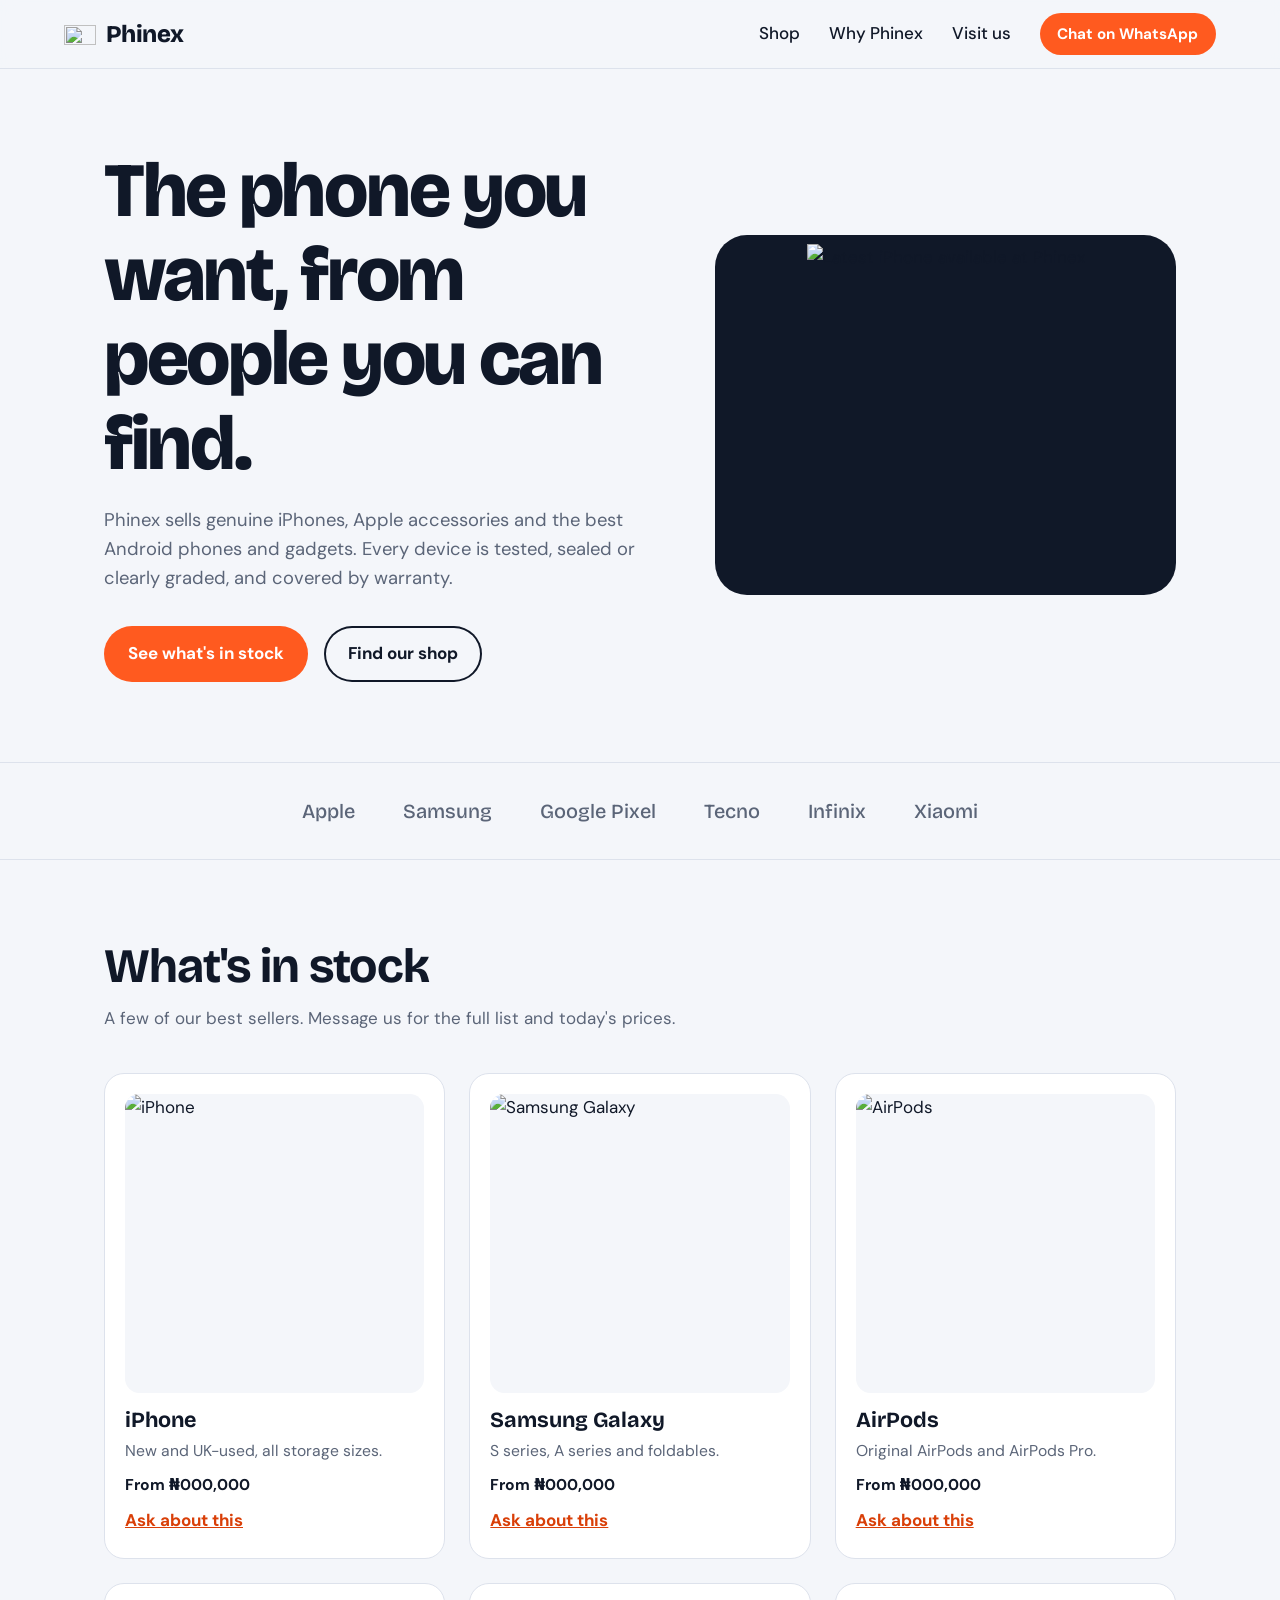
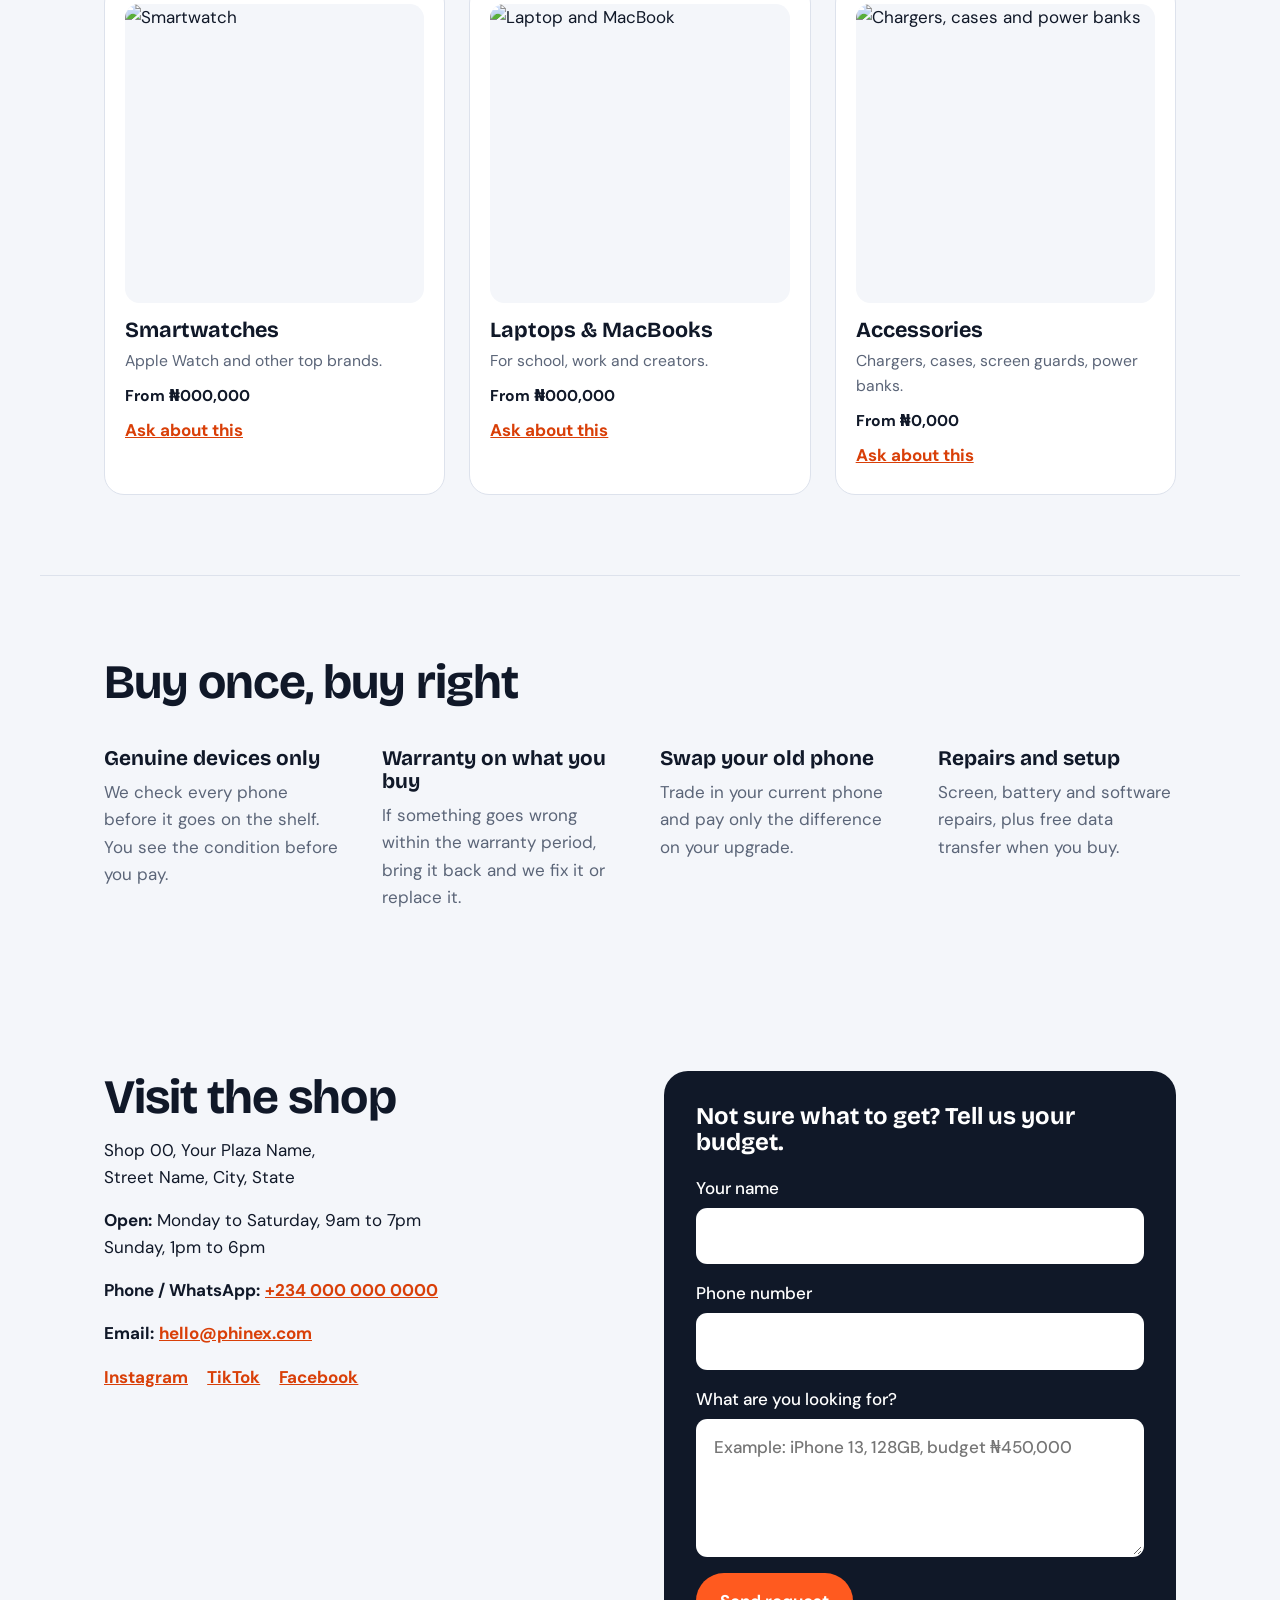
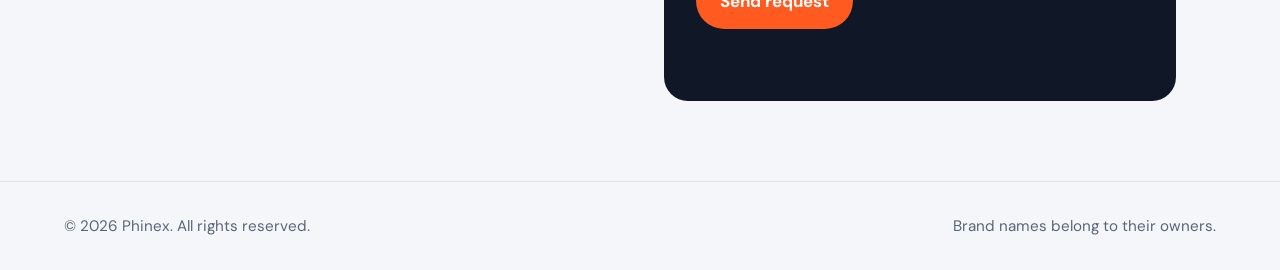
==== index.html @ 50a9ad22 "Add files via upload" ====
<!DOCTYPE html>
<html lang="en">
<head>
<meta charset="UTF-8">
<meta name="viewport" content="width=device-width, initial-scale=1">
<title>Phinex | iPhones, Phones & Gadgets</title>
<meta name="description" content="Phinex sells genuine iPhones, Apple accessories, phones and gadgets, with warranty and honest prices.">
<link rel="icon" href="assets/logo.png">
<link rel="preconnect" href="https://fonts.googleapis.com">
<link rel="preconnect" href="https://fonts.gstatic.com" crossorigin>
<link href="https://fonts.googleapis.com/css2?family=Bricolage+Grotesque:opsz,wght@12..96,500;12..96,800&family=DM+Sans:wght@400;500;700&display=swap" rel="stylesheet">
<link rel="stylesheet" href="style.css">
</head>
<body>

<!-- ========== HEADER ========== -->
<header class="site-header">
  <a class="brand" href="#top"><img src="assets/logo.png" alt="" width="32" height="32"> Phinex</a>
  <input type="checkbox" id="menu-toggle" class="menu-toggle">
  <label for="menu-toggle" class="menu-button" aria-label="Open menu"><span></span></label>
  <nav class="nav">
    <a href="#shop">Shop</a>
    <a href="#why">Why Phinex</a>
    <a href="#visit">Visit us</a>
    <a class="btn btn-small" href="https://wa.me/2340000000000" target="_blank" rel="noopener">Chat on WhatsApp</a>
  </nav>
</header>

<main id="top">

<!-- ========== HERO ========== -->
<section class="hero">
  <div class="hero-text">
    <h1>The phone you want, from people you can find.</h1>
    <p>Phinex sells genuine iPhones, Apple accessories and the best Android phones and gadgets. Every device is tested, sealed or clearly graded, and covered by warranty.</p>
    <div class="hero-actions">
      <a class="btn" href="#shop">See what's in stock</a>
      <a class="btn btn-ghost" href="#visit">Find our shop</a>
    </div>
  </div>
  <div class="hero-visual">
    <img src="assets/hero-phone.png" alt="Latest iPhone available at Phinex" width="520" height="640">
  </div>
</section>

<!-- ========== BRANDS ========== -->
<section class="brands" aria-label="Brands we sell">
  <p>Apple</p><p>Samsung</p><p>Google Pixel</p><p>Tecno</p><p>Infinix</p><p>Xiaomi</p>
</section>

<!-- ========== SHOP (edit names, prices, images here) ========== -->
<section class="section" id="shop">
  <h2>What's in stock</h2>
  <p class="section-intro">A few of our best sellers. Message us for the full list and today's prices.</p>
  <div class="products">

    <article class="product">
      <img src="assets/product-iphone.png" alt="iPhone" loading="lazy">
      <h3>iPhone</h3>
      <p>New and UK-used, all storage sizes.</p>
      <p class="price">From ₦000,000</p>
      <a href="https://wa.me/2340000000000?text=Hi%20Phinex%2C%20I%20want%20an%20iPhone" target="_blank" rel="noopener">Ask about this</a>
    </article>

    <article class="product">
      <img src="assets/product-samsung.png" alt="Samsung Galaxy" loading="lazy">
      <h3>Samsung Galaxy</h3>
      <p>S series, A series and foldables.</p>
      <p class="price">From ₦000,000</p>
      <a href="https://wa.me/2340000000000?text=Hi%20Phinex%2C%20I%20want%20a%20Samsung" target="_blank" rel="noopener">Ask about this</a>
    </article>

    <article class="product">
      <img src="assets/product-airpods.png" alt="AirPods" loading="lazy">
      <h3>AirPods</h3>
      <p>Original AirPods and AirPods Pro.</p>
      <p class="price">From ₦000,000</p>
      <a href="https://wa.me/2340000000000?text=Hi%20Phinex%2C%20I%20want%20AirPods" target="_blank" rel="noopener">Ask about this</a>
    </article>

    <article class="product">
      <img src="assets/product-watch.png" alt="Smartwatch" loading="lazy">
      <h3>Smartwatches</h3>
      <p>Apple Watch and other top brands.</p>
      <p class="price">From ₦000,000</p>
      <a href="https://wa.me/2340000000000?text=Hi%20Phinex%2C%20I%20want%20a%20smartwatch" target="_blank" rel="noopener">Ask about this</a>
    </article>

    <article class="product">
      <img src="assets/product-laptop.png" alt="Laptop and MacBook" loading="lazy">
      <h3>Laptops & MacBooks</h3>
      <p>For school, work and creators.</p>
      <p class="price">From ₦000,000</p>
      <a href="https://wa.me/2340000000000?text=Hi%20Phinex%2C%20I%20want%20a%20laptop" target="_blank" rel="noopener">Ask about this</a>
    </article>

    <article class="product">
      <img src="assets/product-accessories.png" alt="Chargers, cases and power banks" loading="lazy">
      <h3>Accessories</h3>
      <p>Chargers, cases, screen guards, power banks.</p>
      <p class="price">From ₦0,000</p>
      <a href="https://wa.me/2340000000000?text=Hi%20Phinex%2C%20I%20need%20accessories" target="_blank" rel="noopener">Ask about this</a>
    </article>

  </div>
</section>

<!-- ========== WHY PHINEX ========== -->
<section class="section why" id="why">
  <h2>Buy once, buy right</h2>
  <div class="why-list">
    <div>
      <h3>Genuine devices only</h3>
      <p>We check every phone before it goes on the shelf. You see the condition before you pay.</p>
    </div>
    <div>
      <h3>Warranty on what you buy</h3>
      <p>If something goes wrong within the warranty period, bring it back and we fix it or replace it.</p>
    </div>
    <div>
      <h3>Swap your old phone</h3>
      <p>Trade in your current phone and pay only the difference on your upgrade.</p>
    </div>
    <div>
      <h3>Repairs and setup</h3>
      <p>Screen, battery and software repairs, plus free data transfer when you buy.</p>
    </div>
  </div>
</section>

<!-- ========== VISIT / CONTACT ========== -->
<section class="section visit" id="visit">
  <div class="visit-info">
    <h2>Visit the shop</h2>
    <p>Shop 00, Your Plaza Name,<br>Street Name, City, State</p>
    <p><strong>Open:</strong> Monday to Saturday, 9am to 7pm<br>Sunday, 1pm to 6pm</p>
    <p><strong>Phone / WhatsApp:</strong> <a href="tel:+2340000000000">+234 000 000 0000</a></p>
    <p><strong>Email:</strong> <a href="mailto:hello@phinex.com">hello@phinex.com</a></p>
    <p class="socials"><a href="#">Instagram</a> <a href="#">TikTok</a> <a href="#">Facebook</a></p>
  </div>

  <form id="contact-form" class="contact-form" novalidate>
    <h3>Not sure what to get? Tell us your budget.</h3>
    <label>Your name
      <input type="text" name="name" required autocomplete="name">
    </label>
    <label>Phone number
      <input type="tel" name="phone" required autocomplete="tel">
    </label>
    <label>What are you looking for?
      <textarea name="message" rows="4" required placeholder="Example: iPhone 13, 128GB, budget ₦450,000"></textarea>
    </label>
    <button class="btn" type="submit">Send request</button>
    <p class="form-status" id="form-status" role="status"></p>
  </form>
</section>

</main>

<!-- ========== FOOTER ========== -->
<footer class="site-footer">
  <p>© 2026 Phinex. All rights reserved.</p>
  <p>Brand names belong to their owners.</p>
</footer>

<script src="script.js"></script>
</body>
</html>
---- style.css ----
/* ===== Phinex ===== */
:root{
  --ink:#101828;
  --paper:#F4F6FA;
  --white:#fff;
  --ember:#FF5A1F;
  --ember-dark:#D93F08;
  --steel:#5B6578;
  --line:#DDE2EC;
  --display:'Bricolage Grotesque',system-ui,sans-serif;
  --body:'DM Sans',system-ui,sans-serif;
}
*{box-sizing:border-box;margin:0;padding:0}
html{scroll-behavior:smooth;scroll-padding-top:72px}
body{font-family:var(--body);color:var(--ink);background:var(--paper);line-height:1.6;font-size:1.0625rem}
img{max-width:100%;height:auto;display:block}
a{color:inherit}
:focus-visible{outline:3px solid var(--ember);outline-offset:3px}
h1,h2,h3{font-family:var(--display);line-height:1.1}

/* Buttons */
.btn{display:inline-block;background:var(--ember);color:var(--white);text-decoration:none;font-weight:700;padding:.9rem 1.5rem;border-radius:999px;border:0;cursor:pointer;font:inherit;font-weight:700;transition:background .2s}
.btn:hover{background:var(--ember-dark)}
.btn-small{padding:.55rem 1.1rem;font-size:.95rem}
.btn-ghost{background:transparent;color:var(--ink);box-shadow:inset 0 0 0 2px var(--ink)}
.btn-ghost:hover{background:var(--ink);color:var(--white)}

/* Header */
.site-header{position:sticky;top:0;z-index:20;display:flex;align-items:center;justify-content:space-between;padding:.8rem 5vw;background:rgba(244,246,250,.92);backdrop-filter:blur(8px);border-bottom:1px solid var(--line)}
.brand{display:flex;align-items:center;gap:.6rem;font-family:var(--display);font-weight:800;font-size:1.5rem;text-decoration:none;letter-spacing:-.02em}
.nav{display:flex;align-items:center;gap:1.8rem}
.nav a:not(.btn){text-decoration:none;font-weight:500}
.nav a:not(.btn):hover{color:var(--ember)}
.menu-toggle{position:absolute;opacity:0;pointer-events:none}
.menu-button{display:none;cursor:pointer;padding:.6rem}
.menu-button span,.menu-button span::before{display:block;width:24px;height:2px;background:var(--ink);position:relative;content:""}
.menu-button span::before{position:absolute;top:8px}

/* Hero */
.hero{display:grid;grid-template-columns:1.1fr .9fr;gap:3rem;align-items:center;padding:5rem 5vw 3rem;max-width:1200px;margin:0 auto}
.hero h1{font-size:clamp(2.6rem,6vw,4.8rem);font-weight:800;letter-spacing:-.03em;margin-bottom:1.2rem}
.hero-text p{max-width:34rem;color:var(--steel);font-size:1.15rem;margin-bottom:2rem}
.hero-actions{display:flex;flex-wrap:wrap;gap:1rem}
.hero-visual{background:var(--ink);border-radius:2rem;min-height:360px;display:flex;align-items:center;justify-content:center;overflow:hidden}
.hero-visual img{max-height:560px;width:auto;object-fit:contain}

/* Brands */
.brands{display:flex;flex-wrap:wrap;justify-content:center;gap:1rem 3rem;padding:2rem 5vw;border-block:1px solid var(--line);margin-top:2rem;font-family:var(--display);font-weight:500;font-size:1.25rem;color:var(--steel)}

/* Sections */
.section{max-width:1200px;margin:0 auto;padding:5rem 5vw}
.section h2{font-size:clamp(2rem,4vw,3rem);letter-spacing:-.02em;margin-bottom:.8rem}
.section-intro{color:var(--steel);max-width:36rem;margin-bottom:2.5rem}

/* Products */
.products{display:grid;grid-template-columns:repeat(auto-fill,minmax(260px,1fr));gap:1.5rem}
.product{background:var(--white);border-radius:1.25rem;padding:1.25rem 1.25rem 1.5rem;border:1px solid var(--line)}
.product img{aspect-ratio:1/1;object-fit:contain;background:var(--paper);border-radius:.9rem;margin-bottom:1rem;width:100%}
.product h3{font-size:1.35rem;margin-bottom:.3rem}
.product p{color:var(--steel);font-size:.98rem}
.product .price{color:var(--ink);font-weight:700;margin:.6rem 0}
.product a{color:var(--ember-dark);font-weight:700}

/* Why */
.why{border-top:1px solid var(--line)}
.why-list{display:grid;grid-template-columns:repeat(auto-fit,minmax(230px,1fr));gap:2.5rem;margin-top:2.5rem}
.why-list h3{font-size:1.3rem;margin-bottom:.5rem}
.why-list p{color:var(--steel)}

/* Visit */
.visit{display:grid;grid-template-columns:1fr 1fr;gap:3rem;align-items:start}
.visit-info p{margin-bottom:1rem}
.visit-info a{color:var(--ember-dark);font-weight:700}
.socials{display:flex;gap:1.2rem}
.contact-form{background:var(--ink);color:var(--white);padding:2rem;border-radius:1.5rem}
.contact-form h3{font-size:1.5rem;margin-bottom:1.2rem}
.contact-form label{display:block;margin-bottom:1rem;font-weight:500}
.contact-form input,.contact-form textarea{display:block;width:100%;margin-top:.35rem;padding:.8rem 1rem;border-radius:.7rem;border:2px solid transparent;font:inherit;background:var(--white);color:var(--ink)}
.contact-form input:focus,.contact-form textarea:focus{outline:none;border-color:var(--ember)}
.form-status{margin-top:1rem;min-height:1.5rem}
.form-status.error{color:#FFB4A0}

/* Footer */
.site-footer{display:flex;flex-wrap:wrap;justify-content:space-between;gap:.5rem;padding:2rem 5vw;border-top:1px solid var(--line);color:var(--steel);font-size:.95rem}

/* Mobile */
@media (max-width:820px){
  .menu-button{display:block}
  .nav{position:absolute;top:100%;left:0;right:0;flex-direction:column;align-items:flex-start;gap:1rem;padding:1.5rem 5vw;background:var(--paper);border-bottom:1px solid var(--line);display:none}
  .menu-toggle:checked ~ .nav{display:flex}
  .hero,.visit{grid-template-columns:1fr}
  .hero{padding-top:3rem}
  .section{padding:3.5rem 5vw}
}
@media (prefers-reduced-motion:reduce){html{scroll-behavior:auto}*{transition:none!important}}
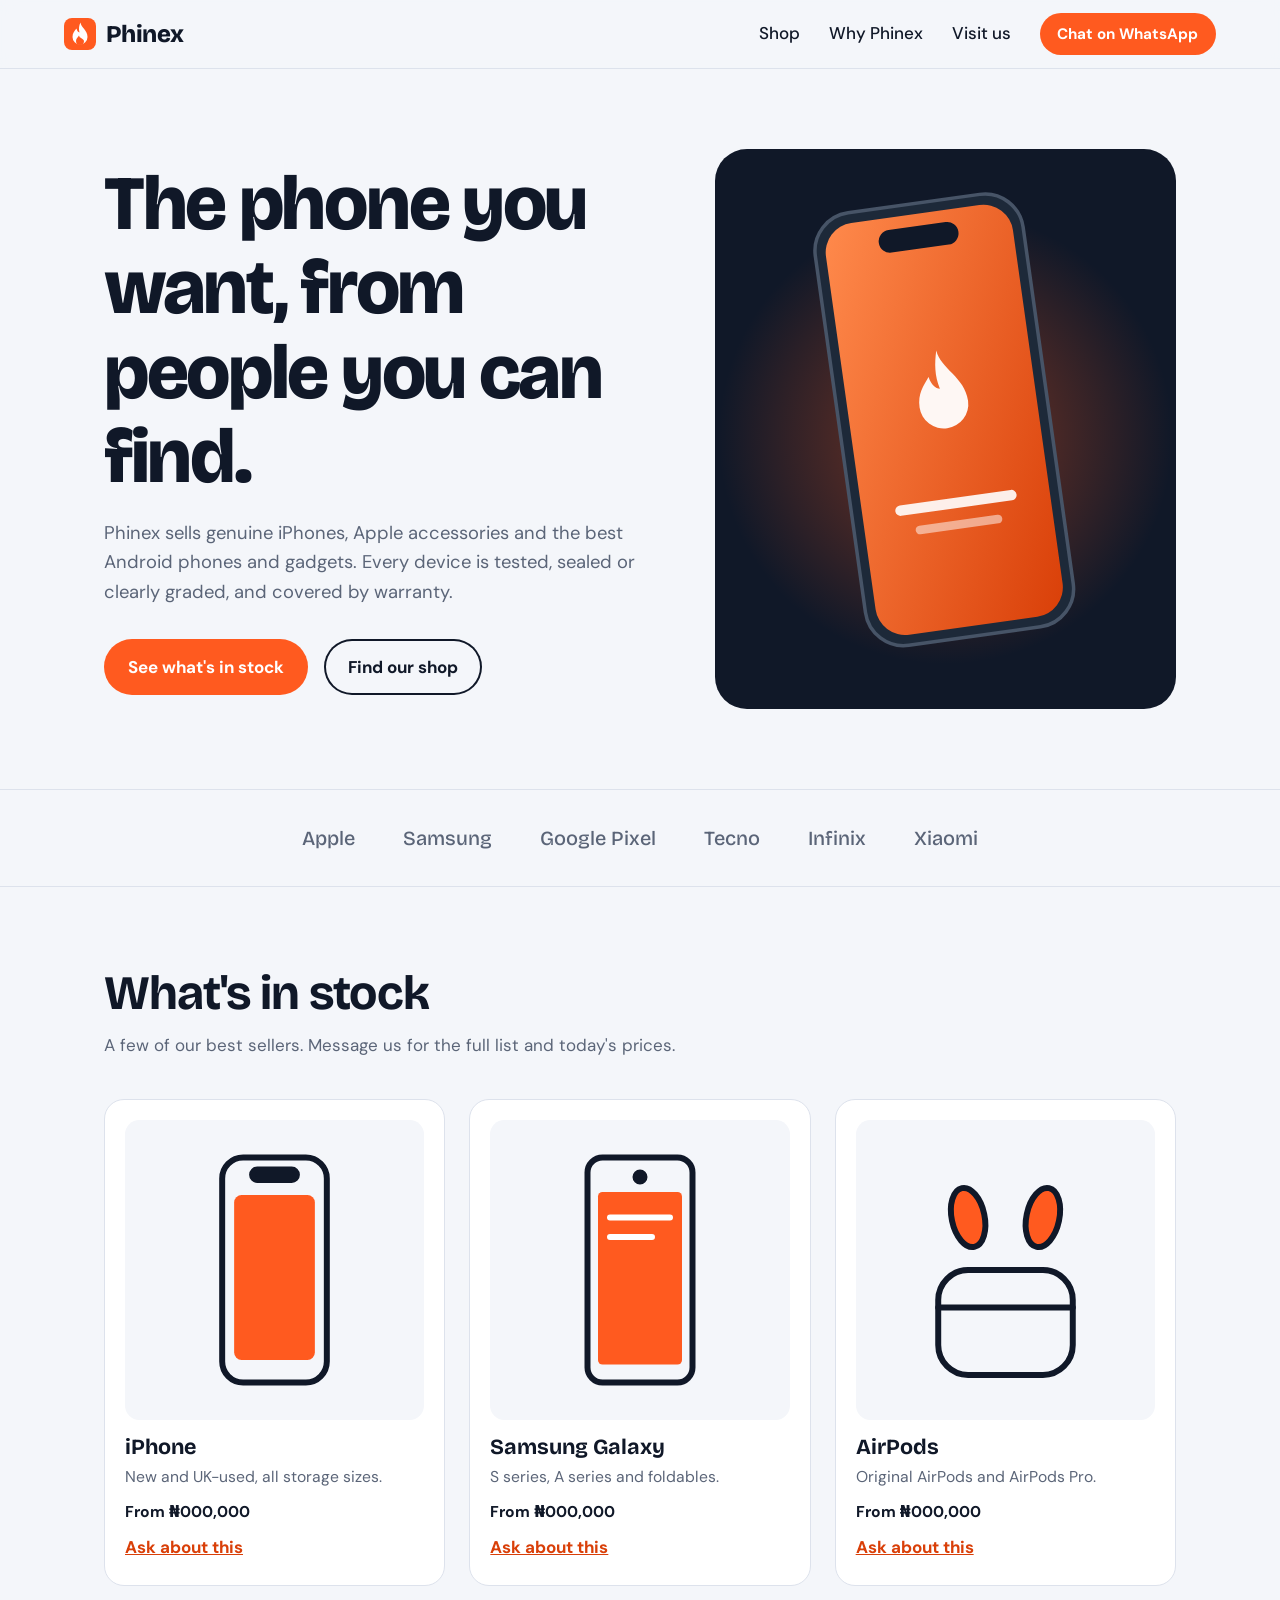
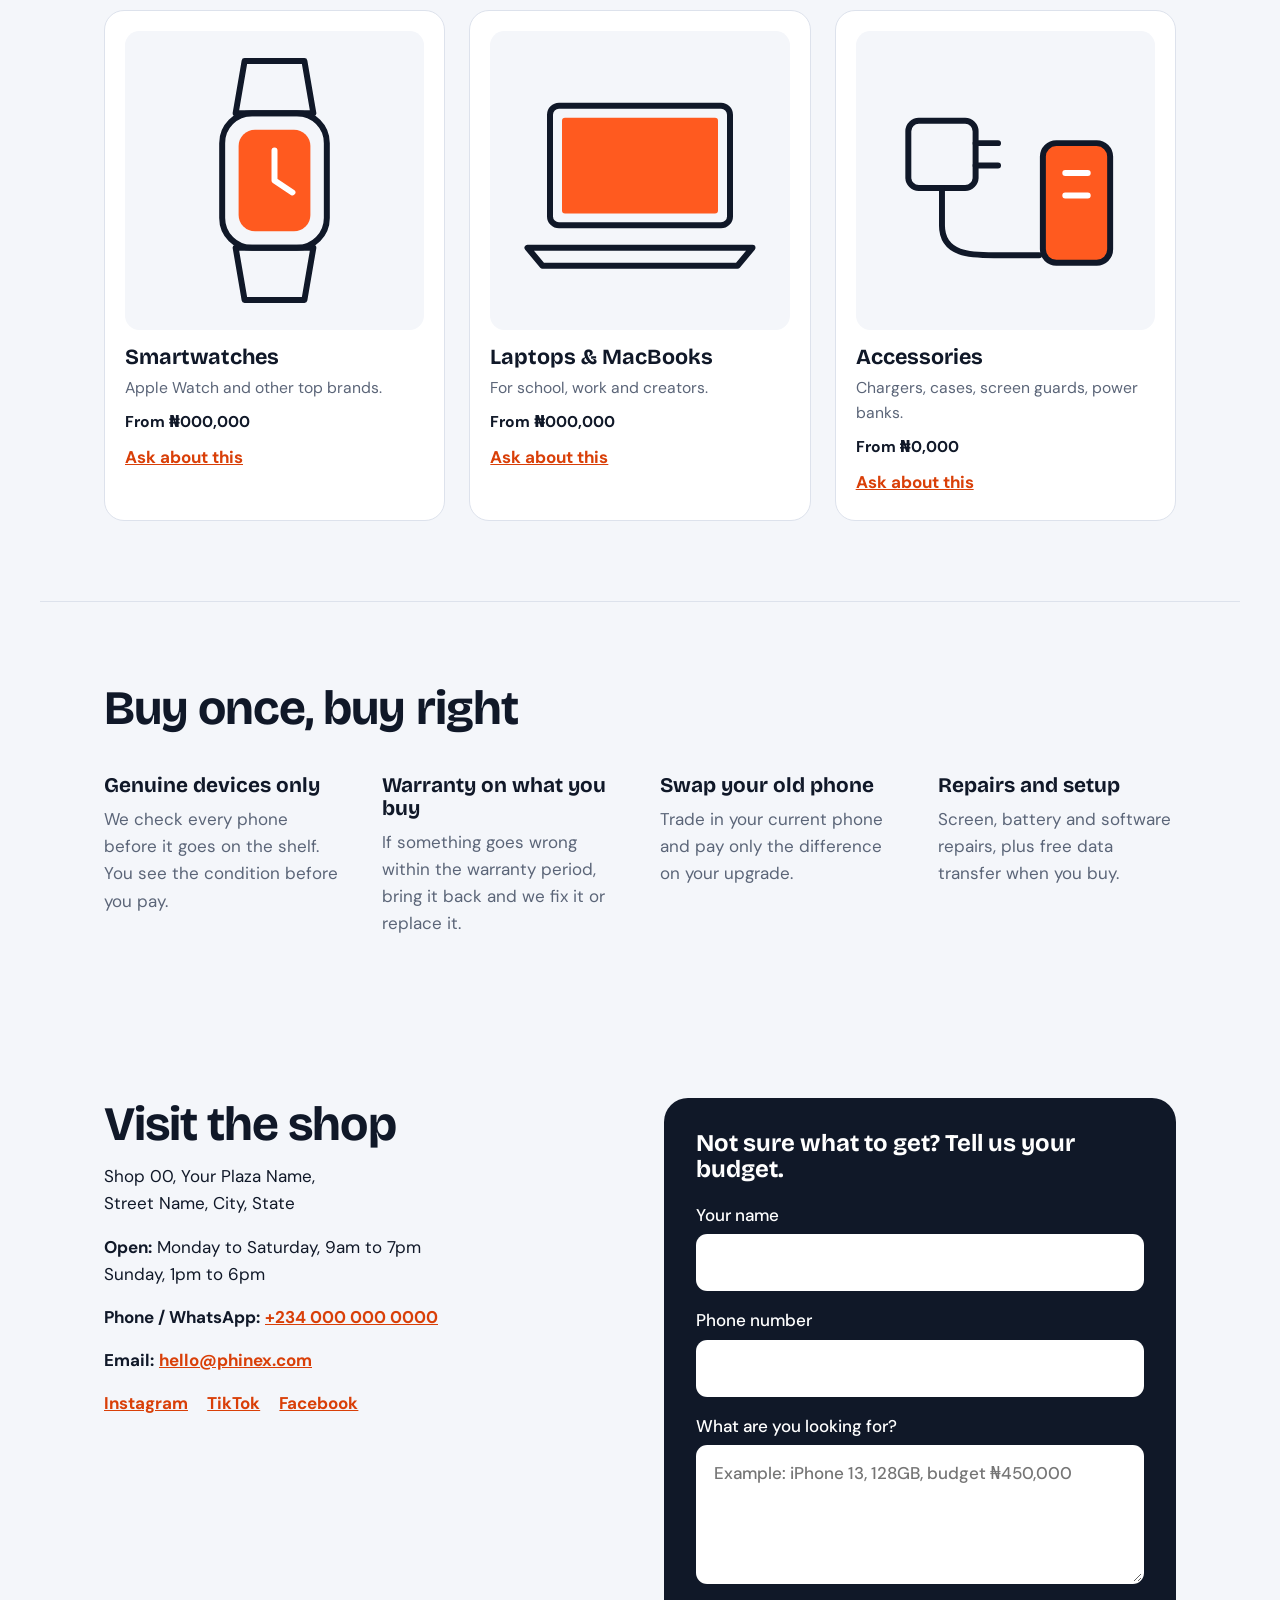
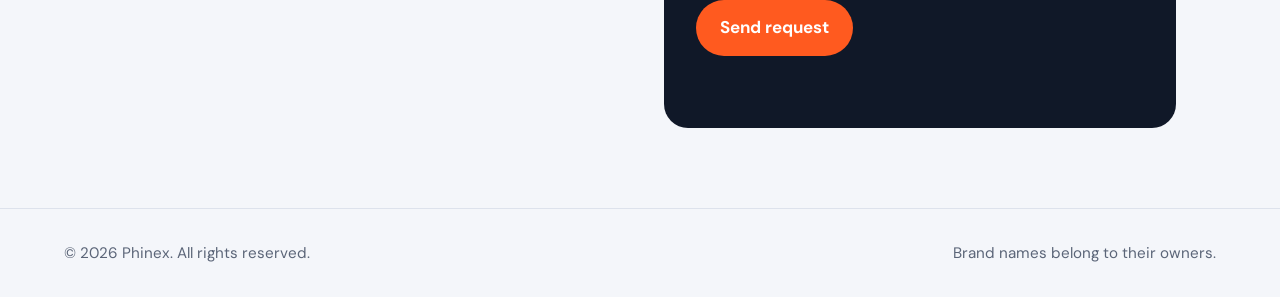
==== commit 13b59329: "Add files via upload" ====
--- a/index.html
+++ b/index.html
@@ -5,7 +5,7 @@
 <meta name="viewport" content="width=device-width, initial-scale=1">
 <title>Phinex | iPhones, Phones & Gadgets</title>
 <meta name="description" content="Phinex sells genuine iPhones, Apple accessories, phones and gadgets, with warranty and honest prices.">
-<link rel="icon" href="assets/logo.png">
+<link rel="icon" href="assets/logo.svg">
 <link rel="preconnect" href="https://fonts.googleapis.com">
 <link rel="preconnect" href="https://fonts.gstatic.com" crossorigin>
 <link href="https://fonts.googleapis.com/css2?family=Bricolage+Grotesque:opsz,wght@12..96,500;12..96,800&family=DM+Sans:wght@400;500;700&display=swap" rel="stylesheet">
@@ -15,7 +15,7 @@
 
 <!-- ========== HEADER ========== -->
 <header class="site-header">
-  <a class="brand" href="#top"><img src="assets/logo.png" alt="" width="32" height="32"> Phinex</a>
+  <a class="brand" href="#top"><img src="assets/logo.svg" alt="" width="32" height="32"> Phinex</a>
   <input type="checkbox" id="menu-toggle" class="menu-toggle">
   <label for="menu-toggle" class="menu-button" aria-label="Open menu"><span></span></label>
   <nav class="nav">
@@ -39,7 +39,7 @@
     </div>
   </div>
   <div class="hero-visual">
-    <img src="assets/hero-phone.png" alt="Latest iPhone available at Phinex" width="520" height="640">
+    <img src="assets/hero-phone.svg" alt="Latest iPhone available at Phinex" width="520" height="640">
   </div>
 </section>
 
@@ -55,7 +55,7 @@
   <div class="products">
 
     <article class="product">
-      <img src="assets/product-iphone.png" alt="iPhone" loading="lazy">
+      <img src="assets/product-iphone.svg" alt="iPhone" loading="lazy">
       <h3>iPhone</h3>
       <p>New and UK-used, all storage sizes.</p>
       <p class="price">From ₦000,000</p>
@@ -63,7 +63,7 @@
     </article>
 
     <article class="product">
-      <img src="assets/product-samsung.png" alt="Samsung Galaxy" loading="lazy">
+      <img src="assets/product-samsung.svg" alt="Samsung Galaxy" loading="lazy">
       <h3>Samsung Galaxy</h3>
       <p>S series, A series and foldables.</p>
       <p class="price">From ₦000,000</p>
@@ -71,7 +71,7 @@
     </article>
 
     <article class="product">
-      <img src="assets/product-airpods.png" alt="AirPods" loading="lazy">
+      <img src="assets/product-airpods.svg" alt="AirPods" loading="lazy">
       <h3>AirPods</h3>
       <p>Original AirPods and AirPods Pro.</p>
       <p class="price">From ₦000,000</p>
@@ -79,7 +79,7 @@
     </article>
 
     <article class="product">
-      <img src="assets/product-watch.png" alt="Smartwatch" loading="lazy">
+      <img src="assets/product-watch.svg" alt="Smartwatch" loading="lazy">
       <h3>Smartwatches</h3>
       <p>Apple Watch and other top brands.</p>
       <p class="price">From ₦000,000</p>
@@ -87,7 +87,7 @@
     </article>
 
     <article class="product">
-      <img src="assets/product-laptop.png" alt="Laptop and MacBook" loading="lazy">
+      <img src="assets/product-laptop.svg" alt="Laptop and MacBook" loading="lazy">
       <h3>Laptops & MacBooks</h3>
       <p>For school, work and creators.</p>
       <p class="price">From ₦000,000</p>
@@ -95,7 +95,7 @@
     </article>
 
     <article class="product">
-      <img src="assets/product-accessories.png" alt="Chargers, cases and power banks" loading="lazy">
+      <img src="assets/product-accessories.svg" alt="Chargers, cases and power banks" loading="lazy">
       <h3>Accessories</h3>
       <p>Chargers, cases, screen guards, power banks.</p>
       <p class="price">From ₦0,000</p>
@@ -163,6 +163,7 @@
   <p>Brand names belong to their owners.</p>
 </footer>
 
+<script src="config.js"></script>
 <script src="script.js"></script>
 </body>
 </html>
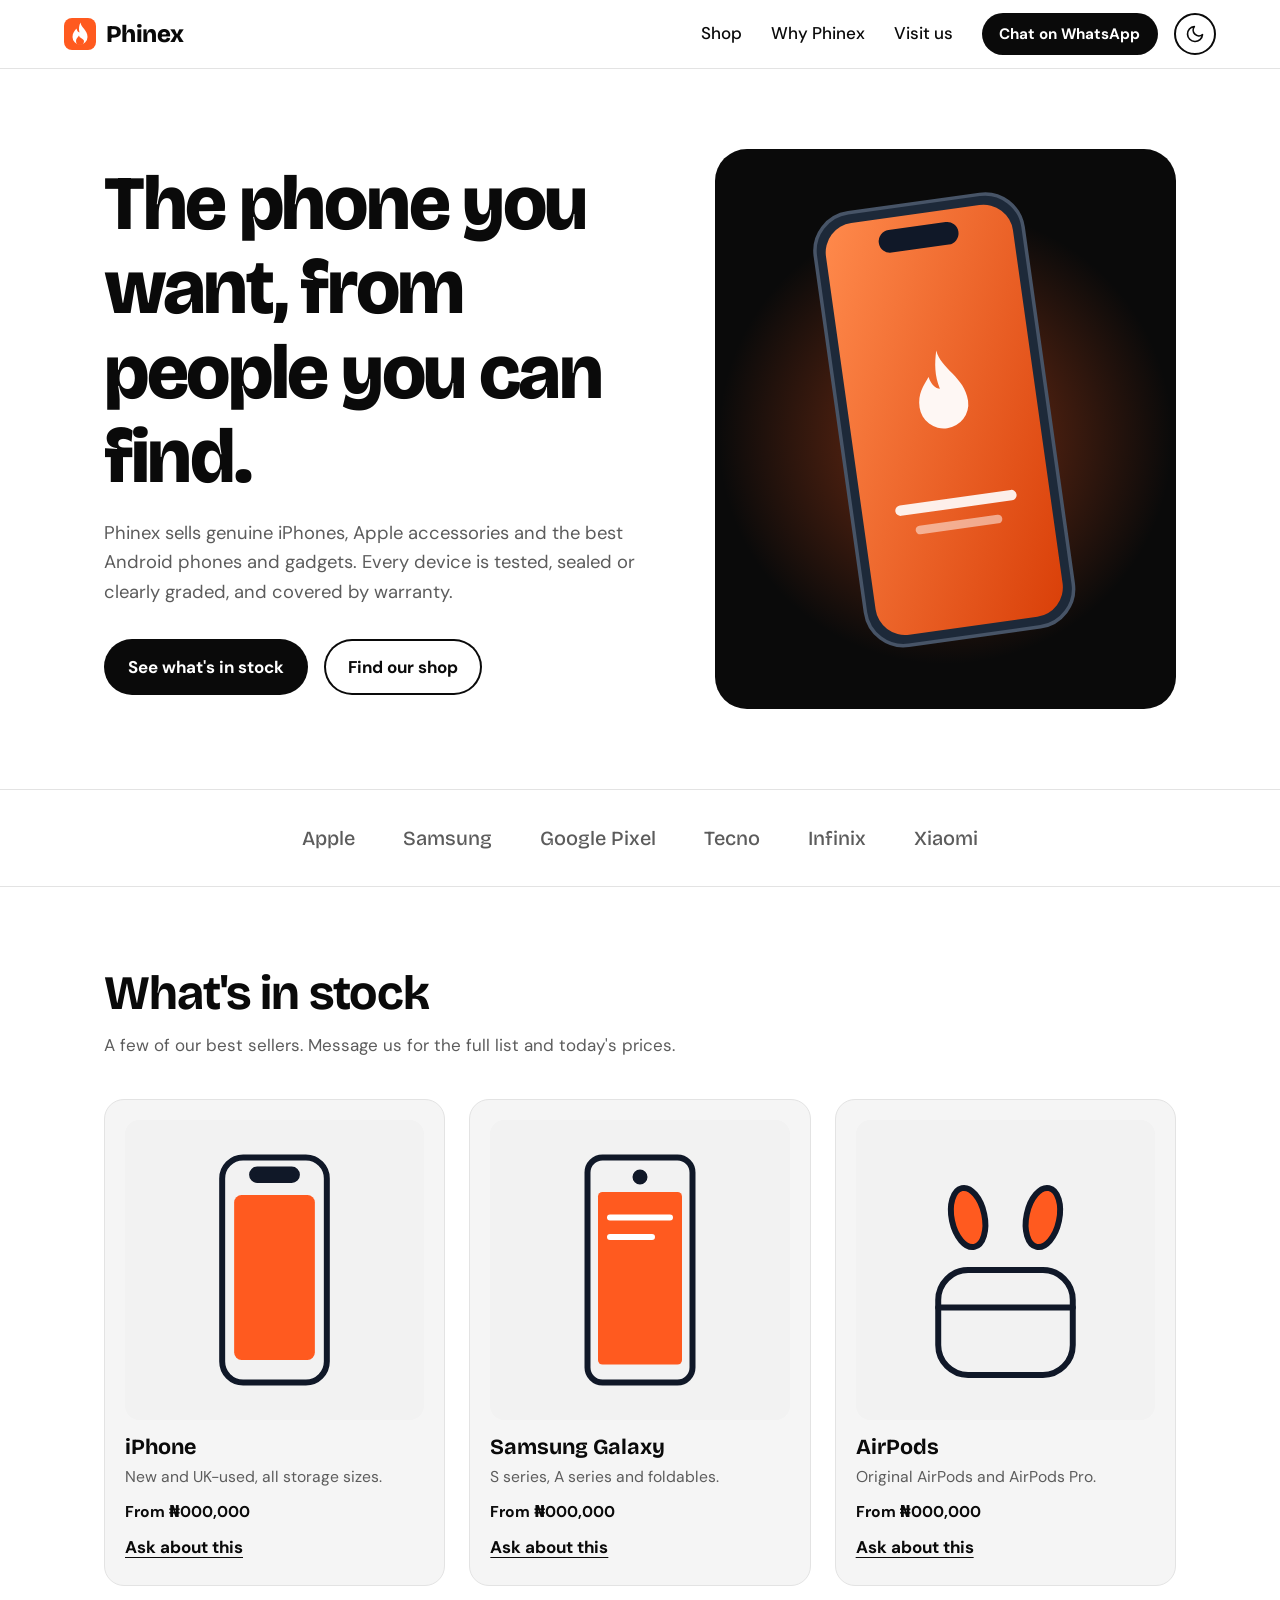
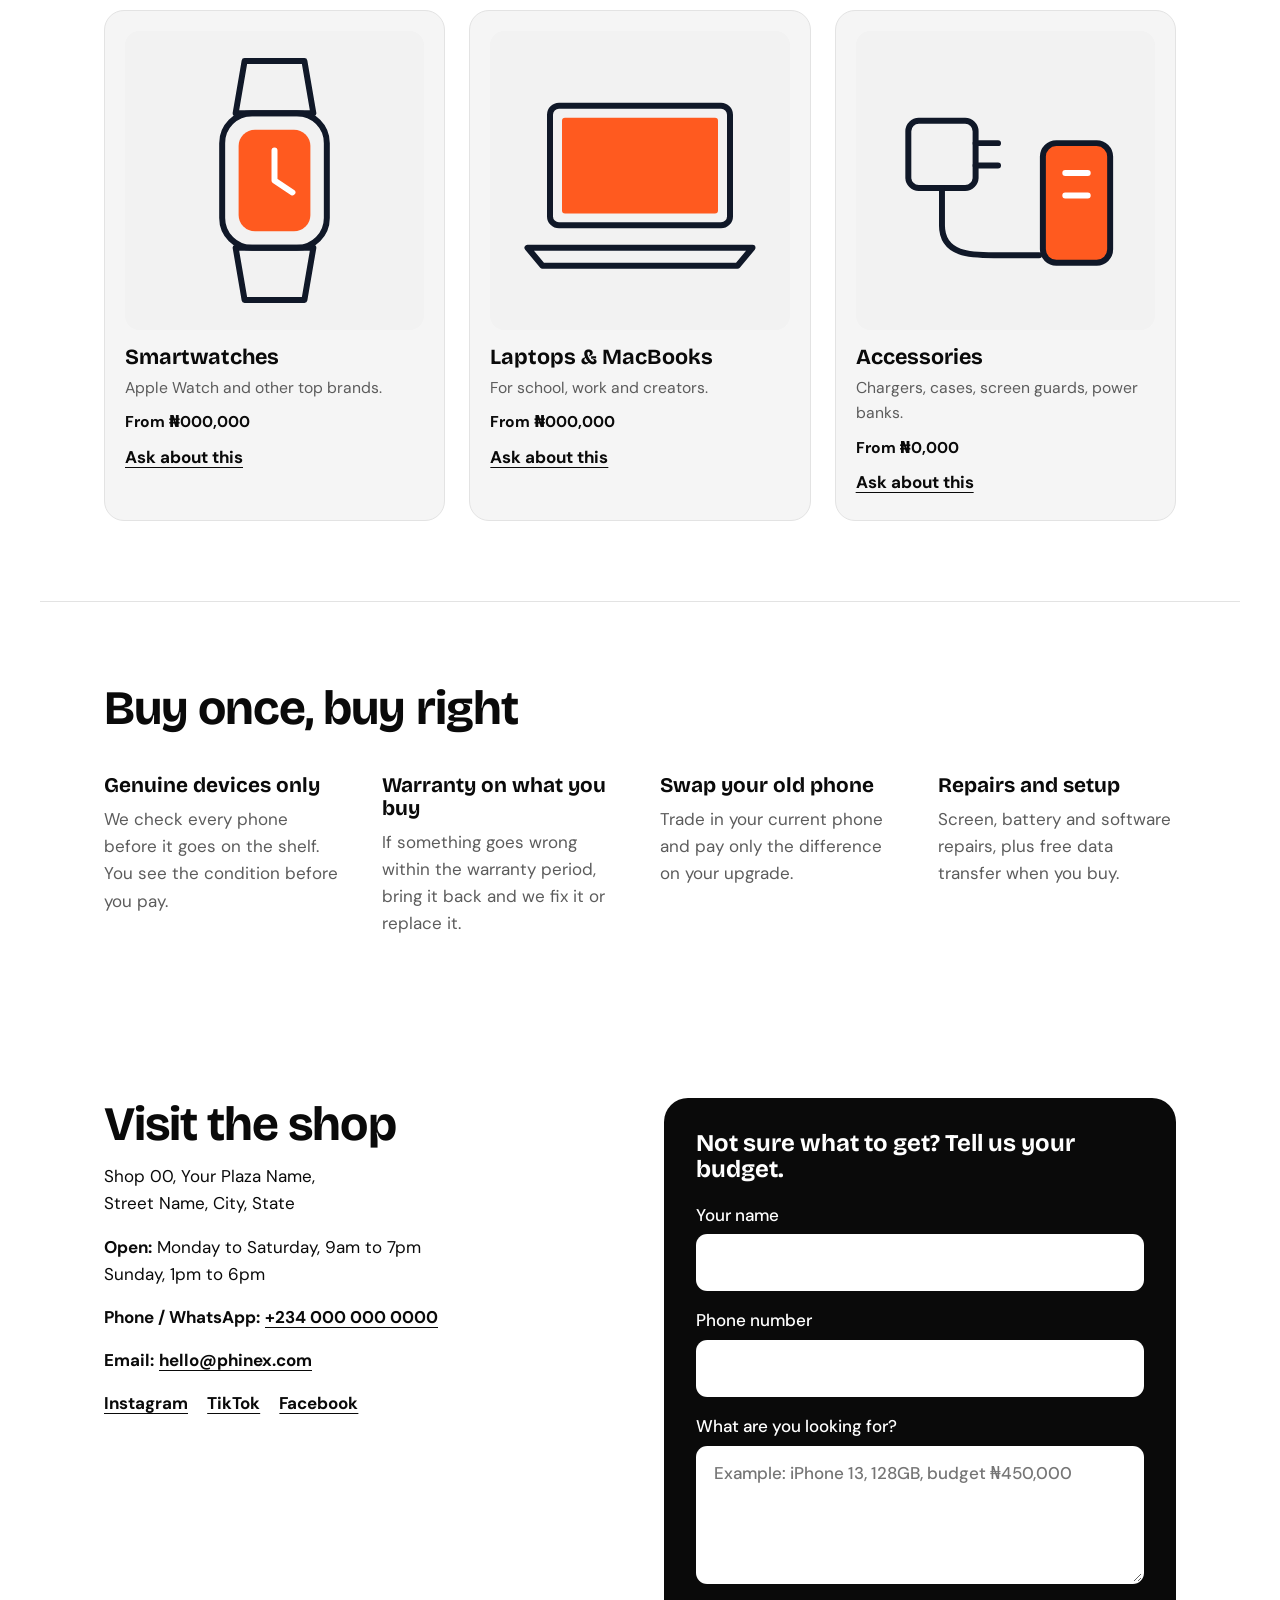
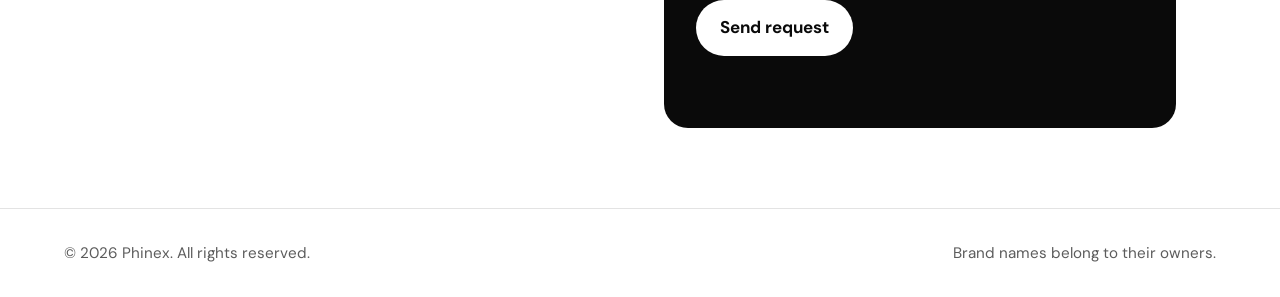
==== commit 5dfeb69a: "Add files via upload" ====
--- a/index.html
+++ b/index.html
@@ -9,6 +9,7 @@
 <link rel="preconnect" href="https://fonts.googleapis.com">
 <link rel="preconnect" href="https://fonts.gstatic.com" crossorigin>
 <link href="https://fonts.googleapis.com/css2?family=Bricolage+Grotesque:opsz,wght@12..96,500;12..96,800&family=DM+Sans:wght@400;500;700&display=swap" rel="stylesheet">
+<script src="theme.js"></script>
 <link rel="stylesheet" href="style.css">
 </head>
 <body>
@@ -16,6 +17,10 @@
 <!-- ========== HEADER ========== -->
 <header class="site-header">
   <a class="brand" href="#top"><img src="assets/logo.svg" alt="" width="32" height="32"> Phinex</a>
+  <button class="theme-btn" id="theme-toggle" type="button" aria-label="Switch between light and dark theme">
+    <svg class="icon-sun" viewBox="0 0 24 24" width="20" height="20" fill="none" stroke="currentColor" stroke-width="2" stroke-linecap="round" aria-hidden="true"><circle cx="12" cy="12" r="4"/><path d="M12 2v2M12 20v2M4.9 4.9l1.4 1.4M17.7 17.7l1.4 1.4M2 12h2M20 12h2M4.9 19.1l1.4-1.4M17.7 6.3l1.4-1.4"/></svg>
+    <svg class="icon-moon" viewBox="0 0 24 24" width="20" height="20" fill="none" stroke="currentColor" stroke-width="2" stroke-linecap="round" stroke-linejoin="round" aria-hidden="true"><path d="M21 12.8A9 9 0 1 1 11.2 3a7 7 0 0 0 9.8 9.8z"/></svg>
+  </button>
   <input type="checkbox" id="menu-toggle" class="menu-toggle">
   <label for="menu-toggle" class="menu-button" aria-label="Open menu"><span></span></label>
   <nav class="nav">
--- a/style.css
+++ b/style.css
@@ -1,92 +1,102 @@
-/* ===== Phinex ===== */
+/* ===== Phinex: black and white, light + dark ===== */
 :root{
-  --ink:#101828;
-  --paper:#F4F6FA;
-  --white:#fff;
-  --ember:#FF5A1F;
-  --ember-dark:#D93F08;
-  --steel:#5B6578;
-  --line:#DDE2EC;
+  --bg:#FFFFFF; --fg:#0A0A0A; --muted:#5C5C5C; --line:#E3E3E3; --card:#F5F5F5;
+  --accent:#0A0A0A; --accent-fg:#FFFFFF;      /* buttons */
+  --panel:#0A0A0A; --panel-fg:#FFFFFF;        /* hero image box + contact form */
   --display:'Bricolage Grotesque',system-ui,sans-serif;
   --body:'DM Sans',system-ui,sans-serif;
+  color-scheme:light;
+}
+:root[data-theme="dark"]{
+  --bg:#0A0A0A; --fg:#FAFAFA; --muted:#A3A3A3; --line:#2A2A2A; --card:#151515;
+  --accent:#FAFAFA; --accent-fg:#0A0A0A;
+  --panel:#F5F5F5; --panel-fg:#0A0A0A;
+  color-scheme:dark;
 }
 *{box-sizing:border-box;margin:0;padding:0}
 html{scroll-behavior:smooth;scroll-padding-top:72px}
-body{font-family:var(--body);color:var(--ink);background:var(--paper);line-height:1.6;font-size:1.0625rem}
+body{font-family:var(--body);color:var(--fg);background:var(--bg);line-height:1.6;font-size:1.0625rem;transition:background .25s,color .25s}
 img{max-width:100%;height:auto;display:block}
 a{color:inherit}
-:focus-visible{outline:3px solid var(--ember);outline-offset:3px}
+:focus-visible{outline:3px solid var(--fg);outline-offset:3px}
 h1,h2,h3{font-family:var(--display);line-height:1.1}
 
 /* Buttons */
-.btn{display:inline-block;background:var(--ember);color:var(--white);text-decoration:none;font-weight:700;padding:.9rem 1.5rem;border-radius:999px;border:0;cursor:pointer;font:inherit;font-weight:700;transition:background .2s}
-.btn:hover{background:var(--ember-dark)}
+.btn{display:inline-block;background:var(--accent);color:var(--accent-fg);text-decoration:none;font:inherit;font-weight:700;padding:.9rem 1.5rem;border-radius:999px;border:0;cursor:pointer;transition:background .2s}
+.btn:hover{background:var(--muted)}
 .btn-small{padding:.55rem 1.1rem;font-size:.95rem}
-.btn-ghost{background:transparent;color:var(--ink);box-shadow:inset 0 0 0 2px var(--ink)}
-.btn-ghost:hover{background:var(--ink);color:var(--white)}
+.btn-ghost{background:transparent;color:var(--fg);box-shadow:inset 0 0 0 2px var(--fg)}
+.btn-ghost:hover{background:var(--fg);color:var(--bg)}
 
 /* Header */
-.site-header{position:sticky;top:0;z-index:20;display:flex;align-items:center;justify-content:space-between;padding:.8rem 5vw;background:rgba(244,246,250,.92);backdrop-filter:blur(8px);border-bottom:1px solid var(--line)}
-.brand{display:flex;align-items:center;gap:.6rem;font-family:var(--display);font-weight:800;font-size:1.5rem;text-decoration:none;letter-spacing:-.02em}
-.nav{display:flex;align-items:center;gap:1.8rem}
+.site-header{position:sticky;top:0;z-index:20;display:flex;align-items:center;gap:1rem;padding:.8rem 5vw;background:color-mix(in srgb,var(--bg) 92%,transparent);backdrop-filter:blur(8px);border-bottom:1px solid var(--line)}
+.brand{display:flex;align-items:center;gap:.6rem;margin-right:auto;font-family:var(--display);font-weight:800;font-size:1.5rem;text-decoration:none;letter-spacing:-.02em}
+.nav{order:1;display:flex;align-items:center;gap:1.8rem}
 .nav a:not(.btn){text-decoration:none;font-weight:500}
-.nav a:not(.btn):hover{color:var(--ember)}
+.nav a:not(.btn):hover{text-decoration:underline;text-underline-offset:4px}
+.theme-btn{order:2;display:grid;place-items:center;width:42px;height:42px;border-radius:50%;border:2px solid var(--fg);background:transparent;color:var(--fg);cursor:pointer}
+.theme-btn:hover{background:var(--fg);color:var(--bg)}
+.icon-sun{display:none}
+:root[data-theme="dark"] .icon-sun{display:block}
+:root[data-theme="dark"] .icon-moon{display:none}
 .menu-toggle{position:absolute;opacity:0;pointer-events:none}
-.menu-button{display:none;cursor:pointer;padding:.6rem}
-.menu-button span,.menu-button span::before{display:block;width:24px;height:2px;background:var(--ink);position:relative;content:""}
+.menu-button{order:3;display:none;cursor:pointer;padding:.6rem}
+.menu-button span,.menu-button span::before{display:block;width:24px;height:2px;background:var(--fg);position:relative;content:""}
 .menu-button span::before{position:absolute;top:8px}
 
 /* Hero */
 .hero{display:grid;grid-template-columns:1.1fr .9fr;gap:3rem;align-items:center;padding:5rem 5vw 3rem;max-width:1200px;margin:0 auto}
 .hero h1{font-size:clamp(2.6rem,6vw,4.8rem);font-weight:800;letter-spacing:-.03em;margin-bottom:1.2rem}
-.hero-text p{max-width:34rem;color:var(--steel);font-size:1.15rem;margin-bottom:2rem}
+.hero-text p{max-width:34rem;color:var(--muted);font-size:1.15rem;margin-bottom:2rem}
 .hero-actions{display:flex;flex-wrap:wrap;gap:1rem}
-.hero-visual{background:var(--ink);border-radius:2rem;min-height:360px;display:flex;align-items:center;justify-content:center;overflow:hidden}
+.hero-visual{background:var(--panel);border-radius:2rem;min-height:360px;display:flex;align-items:center;justify-content:center;overflow:hidden}
 .hero-visual img{max-height:560px;width:auto;object-fit:contain}
 
 /* Brands */
-.brands{display:flex;flex-wrap:wrap;justify-content:center;gap:1rem 3rem;padding:2rem 5vw;border-block:1px solid var(--line);margin-top:2rem;font-family:var(--display);font-weight:500;font-size:1.25rem;color:var(--steel)}
+.brands{display:flex;flex-wrap:wrap;justify-content:center;gap:1rem 3rem;padding:2rem 5vw;border-block:1px solid var(--line);margin-top:2rem;font-family:var(--display);font-weight:500;font-size:1.25rem;color:var(--muted)}
 
 /* Sections */
 .section{max-width:1200px;margin:0 auto;padding:5rem 5vw}
 .section h2{font-size:clamp(2rem,4vw,3rem);letter-spacing:-.02em;margin-bottom:.8rem}
-.section-intro{color:var(--steel);max-width:36rem;margin-bottom:2.5rem}
+.section-intro{color:var(--muted);max-width:36rem;margin-bottom:2.5rem}
 
 /* Products */
 .products{display:grid;grid-template-columns:repeat(auto-fill,minmax(260px,1fr));gap:1.5rem}
-.product{background:var(--white);border-radius:1.25rem;padding:1.25rem 1.25rem 1.5rem;border:1px solid var(--line)}
-.product img{aspect-ratio:1/1;object-fit:contain;background:var(--paper);border-radius:.9rem;margin-bottom:1rem;width:100%}
+.product{background:var(--card);border-radius:1.25rem;padding:1.25rem 1.25rem 1.5rem;border:1px solid var(--line)}
+.product img{aspect-ratio:1/1;object-fit:contain;background:#F2F2F2;border-radius:.9rem;margin-bottom:1rem;width:100%}
 .product h3{font-size:1.35rem;margin-bottom:.3rem}
-.product p{color:var(--steel);font-size:.98rem}
-.product .price{color:var(--ink);font-weight:700;margin:.6rem 0}
-.product a{color:var(--ember-dark);font-weight:700}
+.product p{color:var(--muted);font-size:.98rem}
+.product .price{color:var(--fg);font-weight:700;margin:.6rem 0}
+.product a{font-weight:700;text-underline-offset:4px}
 
 /* Why */
 .why{border-top:1px solid var(--line)}
 .why-list{display:grid;grid-template-columns:repeat(auto-fit,minmax(230px,1fr));gap:2.5rem;margin-top:2.5rem}
 .why-list h3{font-size:1.3rem;margin-bottom:.5rem}
-.why-list p{color:var(--steel)}
+.why-list p{color:var(--muted)}
 
 /* Visit */
 .visit{display:grid;grid-template-columns:1fr 1fr;gap:3rem;align-items:start}
 .visit-info p{margin-bottom:1rem}
-.visit-info a{color:var(--ember-dark);font-weight:700}
+.visit-info a{font-weight:700;text-underline-offset:4px}
 .socials{display:flex;gap:1.2rem}
-.contact-form{background:var(--ink);color:var(--white);padding:2rem;border-radius:1.5rem}
+.contact-form{background:var(--panel);color:var(--panel-fg);padding:2rem;border-radius:1.5rem}
 .contact-form h3{font-size:1.5rem;margin-bottom:1.2rem}
 .contact-form label{display:block;margin-bottom:1rem;font-weight:500}
-.contact-form input,.contact-form textarea{display:block;width:100%;margin-top:.35rem;padding:.8rem 1rem;border-radius:.7rem;border:2px solid transparent;font:inherit;background:var(--white);color:var(--ink)}
-.contact-form input:focus,.contact-form textarea:focus{outline:none;border-color:var(--ember)}
+.contact-form input,.contact-form textarea{display:block;width:100%;margin-top:.35rem;padding:.8rem 1rem;border-radius:.7rem;border:2px solid transparent;font:inherit;background:var(--bg);color:var(--fg)}
+.contact-form input:focus,.contact-form textarea:focus{outline:none;border-color:var(--muted)}
+.contact-form .btn{background:var(--panel-fg);color:var(--panel)}
+.contact-form .btn:hover{opacity:.8}
 .form-status{margin-top:1rem;min-height:1.5rem}
-.form-status.error{color:#FFB4A0}
+.form-status.error{font-weight:700}
 
 /* Footer */
-.site-footer{display:flex;flex-wrap:wrap;justify-content:space-between;gap:.5rem;padding:2rem 5vw;border-top:1px solid var(--line);color:var(--steel);font-size:.95rem}
+.site-footer{display:flex;flex-wrap:wrap;justify-content:space-between;gap:.5rem;padding:2rem 5vw;border-top:1px solid var(--line);color:var(--muted);font-size:.95rem}
 
 /* Mobile */
 @media (max-width:820px){
   .menu-button{display:block}
-  .nav{position:absolute;top:100%;left:0;right:0;flex-direction:column;align-items:flex-start;gap:1rem;padding:1.5rem 5vw;background:var(--paper);border-bottom:1px solid var(--line);display:none}
+  .nav{position:absolute;top:100%;left:0;right:0;flex-direction:column;align-items:flex-start;gap:1rem;padding:1.5rem 5vw;background:var(--bg);border-bottom:1px solid var(--line);display:none}
   .menu-toggle:checked ~ .nav{display:flex}
   .hero,.visit{grid-template-columns:1fr}
   .hero{padding-top:3rem}
